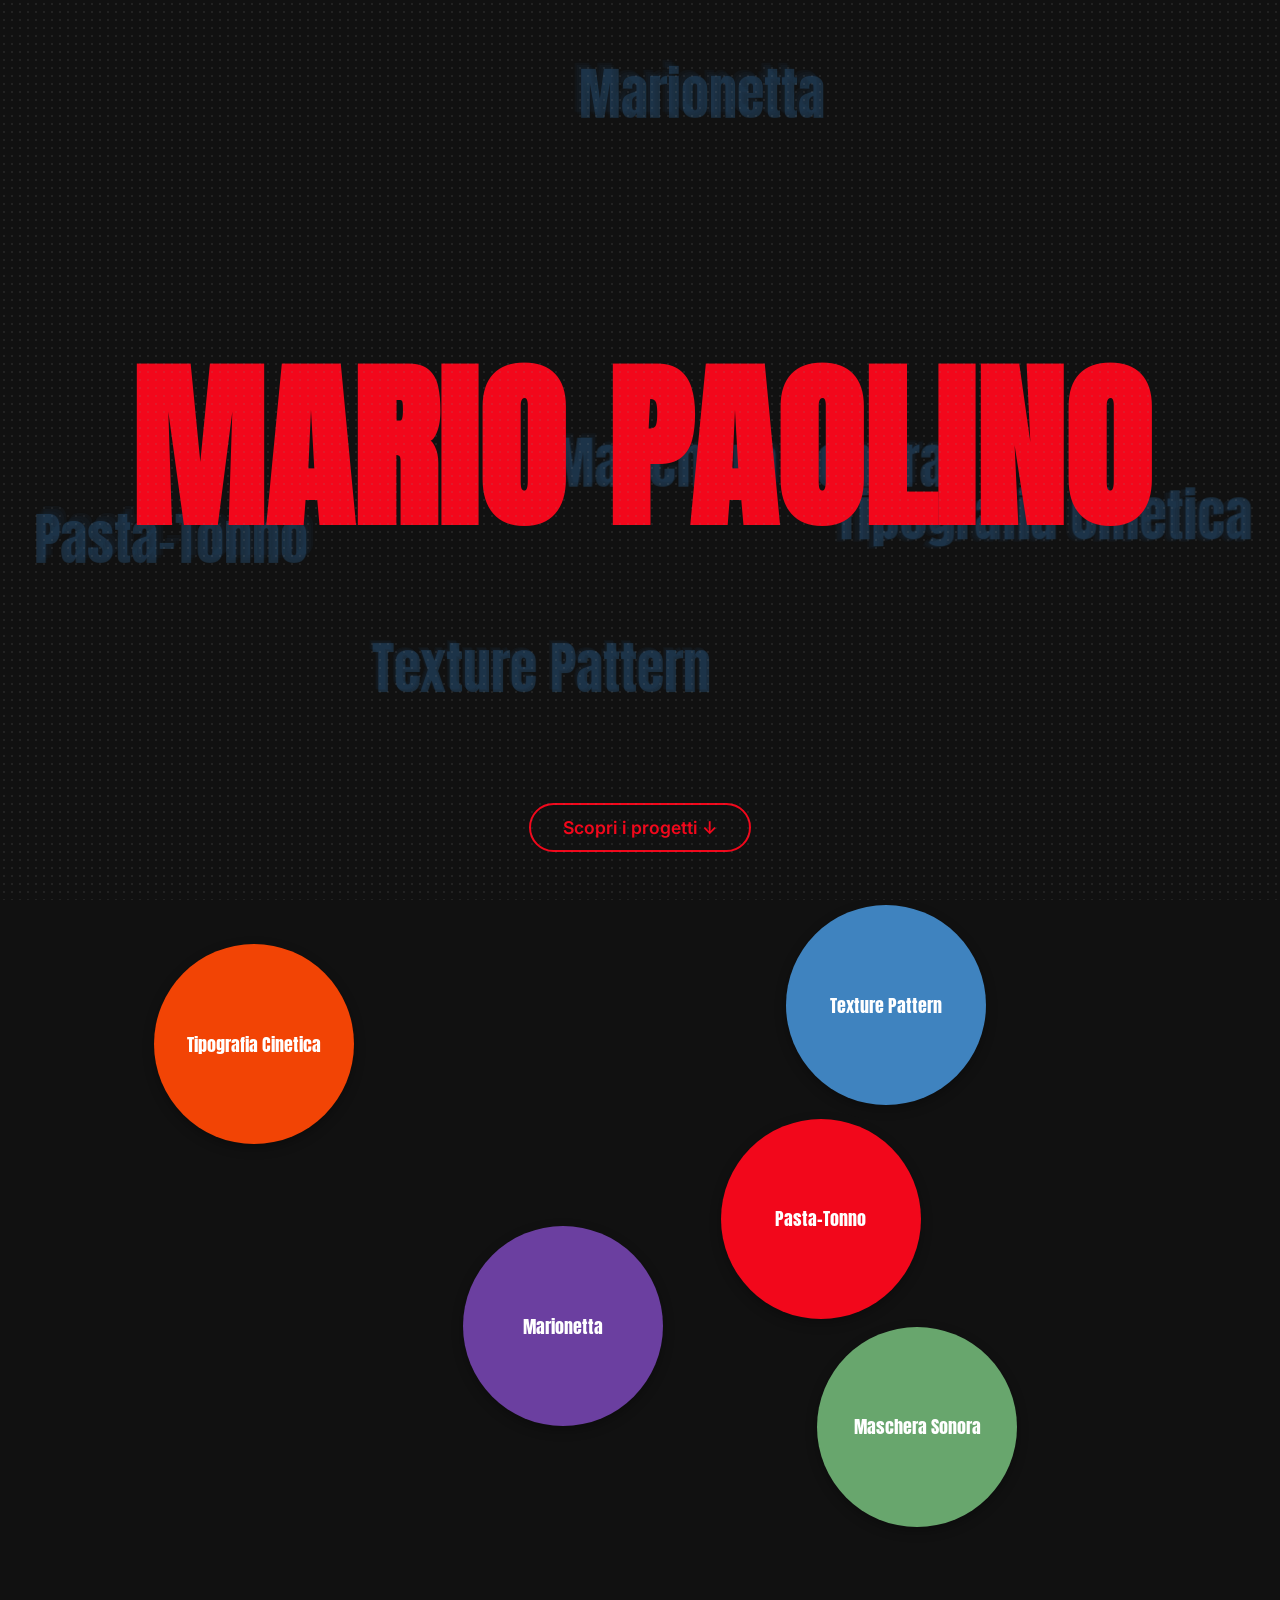
==== index.html @ ad753808 "Initial commit: portfolio hub with floating names, cards, noise/halftone overlay" ====
<!DOCTYPE html>
<html lang="it">
<head>
  <meta charset="UTF-8">
  <meta name="viewport" content="width=device-width, initial-scale=1.0">
  <title>Mario Paolino — Portfolio</title>
  <link rel="preconnect" href="https://fonts.googleapis.com">
  <link rel="preconnect" href="https://fonts.gstatic.com" crossorigin>
  <link href="https://fonts.googleapis.com/css2?family=Anton&family=Inter:wght@400;600&display=swap" rel="stylesheet">
  <link rel="stylesheet" href="css/style.css">
</head>
<body>
  <svg class="noise-filter" aria-hidden="true">
    <filter id="noise">
      <feTurbulence type="fractalNoise" baseFrequency="0.65" numOctaves="3" stitchTiles="stitch"/>
      <feColorMatrix type="saturate" values="0"/>
    </filter>
  </svg>

  <section id="hero">
    <div id="floating-names" aria-hidden="true"></div>
    <h1 id="main-title">MARIO PAOLINO</h1>
    <a href="#projects" class="btn-scroll">Scopri i progetti ↓</a>
  </section>

  <section id="projects">
    <div class="container" id="spheres-grid"></div>
  </section>

  <a href="#hero" class="btn-top">↑</a>

  <footer>
    <div class="container">
    </div>
  </footer>

  <script src="js/script.js"></script>
</body>
</html>
---- css/style.css ----
* {
  margin: 0;
  padding: 0;
  box-sizing: border-box;
}

html {
  scroll-behavior: smooth;
}

body {
  font-family: 'Inter', sans-serif;
  background-color: #111111;
  color: #f5f0eb;
  overflow-x: hidden;
}

/* Noise filter */
.noise-filter {
  position: fixed;
  top: 0;
  left: 0;
  width: 100%;
  height: 100%;
  pointer-events: none;
  z-index: 9999;
  opacity: 0.06;
  mix-blend-mode: overlay;
}

/* Halftone dots */
body::after {
  content: '';
  position: fixed;
  top: 0;
  left: 0;
  width: 100%;
  height: 100%;
  pointer-events: none;
  z-index: 9998;
  background-image: radial-gradient(circle, #888 1px, transparent 1px);
  background-size: 8px 8px;
  opacity: 0.15;
}

/* Hero */
#hero {
  position: relative;
  height: 100vh;
  display: flex;
  flex-direction: column;
  align-items: center;
  justify-content: center;
  overflow: hidden;
}

#floating-names {
  position: absolute;
  inset: 0;
  z-index: 0;
}

.floating-name {
  position: absolute;
  font-family: 'Anton', sans-serif;
  font-size: 3.5rem;
  color: #3F83BF;
  white-space: nowrap;
  user-select: none;
  will-change: transform;
  cursor: grab;
}

.floating-name:active {
  cursor: grabbing;
}

.floating-name.trail {
  pointer-events: none;
}

.floating-name.colliding {
  opacity: 0.3;
}

#main-title {
  position: relative;
  z-index: 1;
  font-family: 'Anton', sans-serif;
  font-size: clamp(4rem, 14vw, 12rem);
  color: #F2071B;
  text-align: center;
  line-height: 1;
}

.btn-scroll {
  position: absolute;
  bottom: 3rem;
  z-index: 1;
  font-family: 'Inter', sans-serif;
  font-size: 1.1rem;
  font-weight: 600;
  color: #F2071B;
  text-decoration: none;
  padding: 0.75rem 2rem;
  border: 2px solid #F2071B;
  border-radius: 999px;
  transition: background 0.2s, color 0.2s;
}

.btn-scroll:hover {
  background: #F2071B;
  color: #F2E0BD;
}

/* Projects */
#projects {
  position: relative;
  min-height: 80vh;
  overflow: hidden;
}

#spheres-grid {
  position: absolute;
  inset: 0;
  overflow: hidden;
}

.card {
  width: 200px;
  height: 200px;
  border-radius: 50%;
  display: flex;
  align-items: center;
  justify-content: center;
  text-align: center;
  cursor: pointer;
  background: var(--card-color);
  box-shadow: 0 4px 12px rgba(0,0,0,0.3);
  font-family: 'Anton', sans-serif;
  font-size: 1.1rem;
  color: #fff;
  padding: 1.5rem;
  transition: transform 0.2s, box-shadow 0.2s;
  position: absolute;
}

.card::before {
  content: '';
  position: absolute;
  top: 50%;
  left: 50%;
  width: 340px;
  height: 340px;
  border-radius: 50%;
  background: var(--card-color);
  opacity: 0;
  transform: translate(-50%, -50%) scale(0.2);
  transition: transform 0.35s cubic-bezier(0.25, 0.46, 0.45, 0.94), opacity 0.35s ease-out;
  z-index: 0;
}

.card:hover::before {
  transform: translate(-50%, -50%) scale(1);
  opacity: 0.5;
}

.card::after {
  content: '';
  position: absolute;
  top: 50%;
  left: 50%;
  width: 360px;
  height: 360px;
  border-radius: 50%;
  border: 2px solid var(--card-color);
  opacity: 0;
  transform: translate(-50%, -50%) scale(0.2);
  transition: transform 0.3s cubic-bezier(0.25, 0.46, 0.45, 0.94) 0.08s, opacity 0.3s ease-out 0.08s;
  z-index: 0;
}

.card:hover::after {
  transform: translate(-50%, -50%) scale(1);
  opacity: 0.5;
}



.card:hover {
  transform: scale(1.08);
  box-shadow: 0 0 30px rgba(255,255,255,0.2), 0 8px 24px rgba(0,0,0,0.5);
}



/* Footer */
footer {
  padding: 2rem 1rem;
  text-align: center;
  background: #1a1a1a;
}

footer a {
  font-family: 'Inter', sans-serif;
  color: #F2E0BD;
  text-decoration: none;
  margin: 0 1rem;
  font-size: 0.95rem;
}

footer a:hover {
  color: #F2071B;
}

/* Back to top */
.btn-top {
  position: fixed;
  bottom: 2rem;
  right: 2rem;
  z-index: 100;
  font-family: 'Anton', sans-serif;
  font-size: 0.9rem;
  color: #F2071B;
  text-decoration: none;
  padding: 0.6rem 1.2rem;
  border: 2px solid #F2071B;
  border-radius: 999px;
  background: transparent;
  transition: background 0.2s, color 0.2s, transform 0.2s;
}

.btn-top:hover {
  background: #F2071B;
  color: #fff;
  transform: scale(1.05);
}

/* Container */
.container {
  max-width: 1200px;
  margin: 0 auto;
}
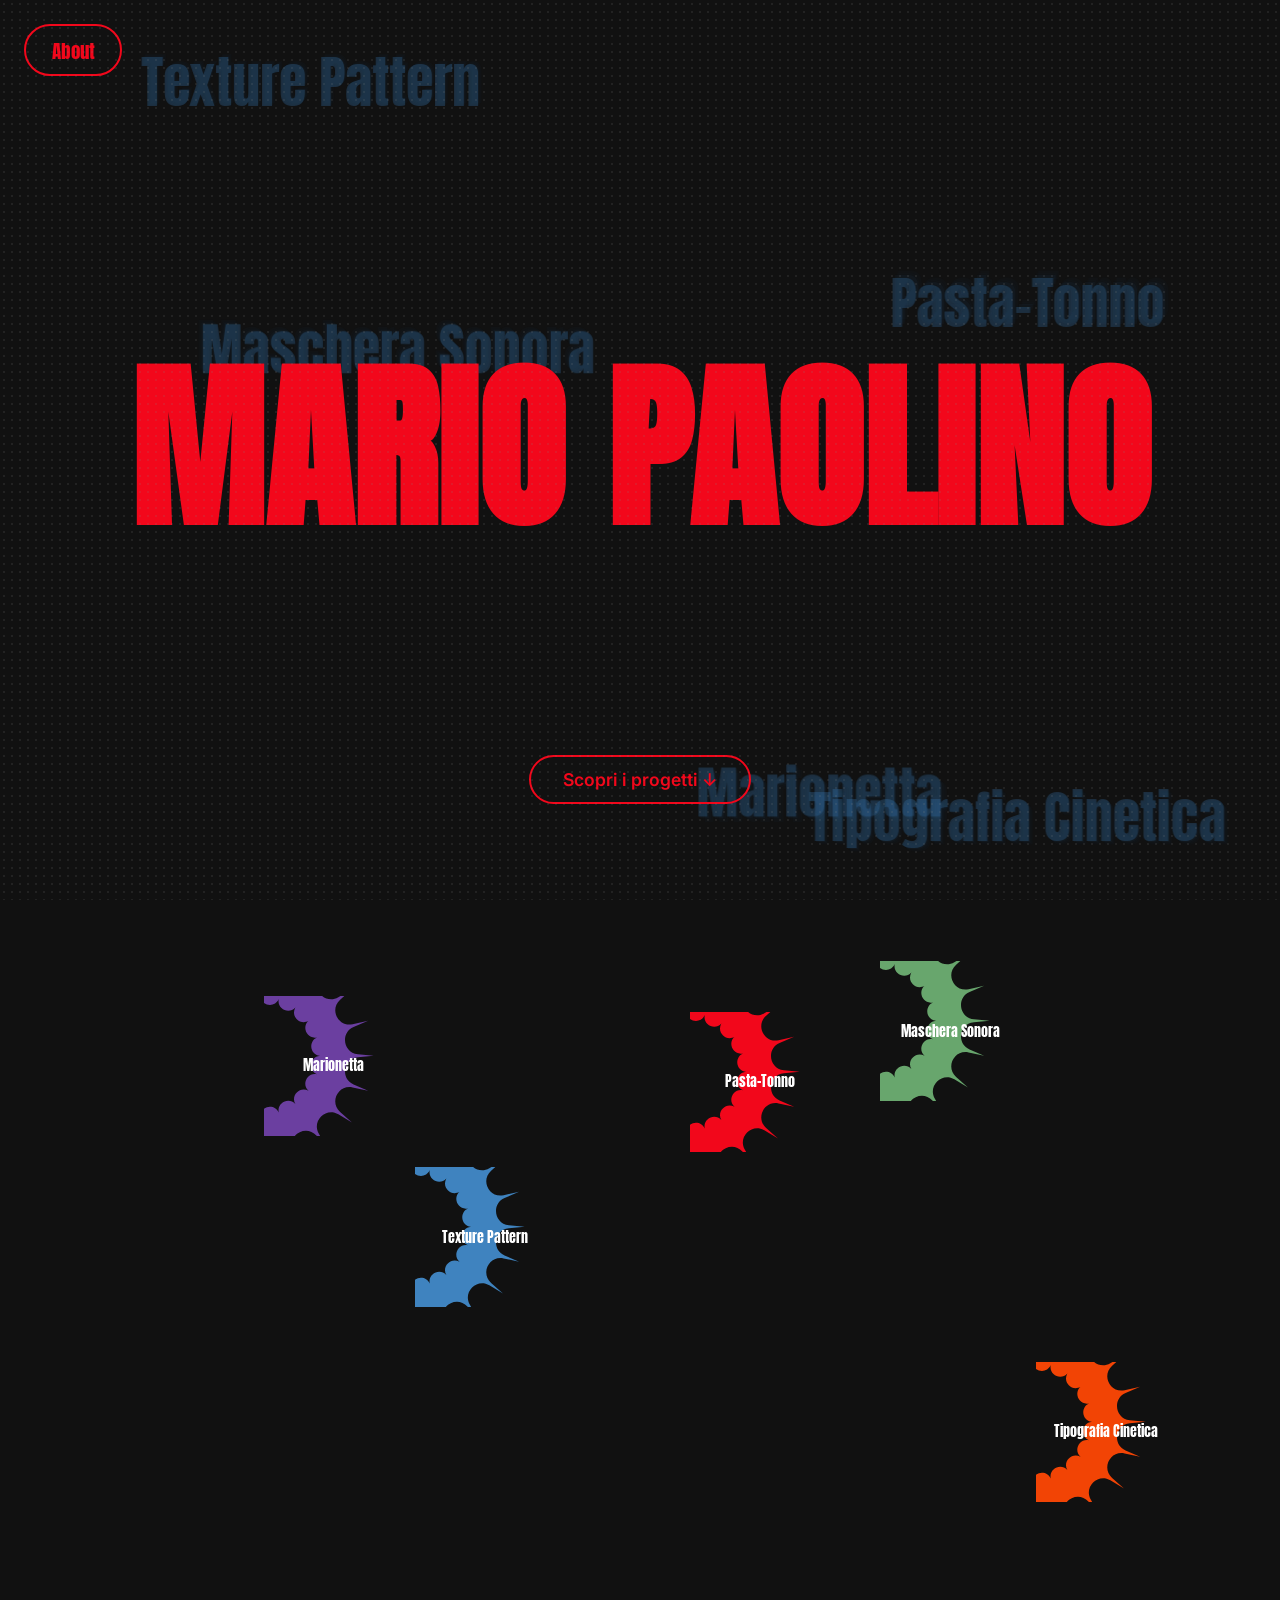
==== commit ad3416d2: "Fix: use correct spiky ball SVG path from file, adjust viewBox and card size" ====
--- a/index.html
+++ b/index.html
@@ -18,7 +18,9 @@
   </svg>
 
   <section id="hero">
-    <div id="floating-names" aria-hidden="true"></div>
+    <div id="floating-names">
+      <a href="about.html" id="about-btn">About</a>
+    </div>
     <h1 id="main-title">MARIO PAOLINO</h1>
     <a href="#projects" class="btn-scroll">Scopri i progetti ↓</a>
   </section>
--- a/css/style.css
+++ b/css/style.css
@@ -60,6 +60,28 @@
   z-index: 0;
 }
 
+#about-btn {
+  position: absolute;
+  top: 1.5rem;
+  left: 1.5rem;
+  z-index: 10;
+  font-family: 'Anton', sans-serif;
+  font-size: 1.2rem;
+  color: #F2071B;
+  background: transparent;
+  border: 2px solid #F2071B;
+  border-radius: 999px;
+  padding: 0.6rem 1.6rem;
+  cursor: pointer;
+  text-decoration: none;
+  transition: background 0.2s, color 0.2s;
+}
+
+#about-btn:hover {
+  background: #F2071B;
+  color: #F2E0BD;
+}
+
 .floating-name {
   position: absolute;
   font-family: 'Anton', sans-serif;
@@ -95,7 +117,7 @@
 
 .btn-scroll {
   position: absolute;
-  bottom: 3rem;
+  bottom: 6rem;
   z-index: 1;
   font-family: 'Inter', sans-serif;
   font-size: 1.1rem;
@@ -127,69 +149,23 @@
 }
 
 .card {
-  width: 200px;
-  height: 200px;
-  border-radius: 50%;
+  width: 140px;
+  height: 140px;
   display: flex;
   align-items: center;
   justify-content: center;
   text-align: center;
   cursor: pointer;
-  background: var(--card-color);
-  box-shadow: 0 4px 12px rgba(0,0,0,0.3);
   font-family: 'Anton', sans-serif;
   font-size: 1.1rem;
   color: #fff;
-  padding: 1.5rem;
-  transition: transform 0.2s, box-shadow 0.2s;
-  position: absolute;
-}
-
-.card::before {
-  content: '';
-  position: absolute;
-  top: 50%;
-  left: 50%;
-  width: 340px;
-  height: 340px;
-  border-radius: 50%;
-  background: var(--card-color);
-  opacity: 0;
-  transform: translate(-50%, -50%) scale(0.2);
-  transition: transform 0.35s cubic-bezier(0.25, 0.46, 0.45, 0.94), opacity 0.35s ease-out;
-  z-index: 0;
-}
-
-.card:hover::before {
-  transform: translate(-50%, -50%) scale(1);
-  opacity: 0.5;
-}
-
-.card::after {
-  content: '';
-  position: absolute;
-  top: 50%;
-  left: 50%;
-  width: 360px;
-  height: 360px;
-  border-radius: 50%;
-  border: 2px solid var(--card-color);
-  opacity: 0;
-  transform: translate(-50%, -50%) scale(0.2);
-  transition: transform 0.3s cubic-bezier(0.25, 0.46, 0.45, 0.94) 0.08s, opacity 0.3s ease-out 0.08s;
-  z-index: 0;
-}
-
-.card:hover::after {
-  transform: translate(-50%, -50%) scale(1);
-  opacity: 0.5;
-}
-
-
+  transition: transform 0.2s, filter 0.2s;
+  position: absolute;
+}
 
 .card:hover {
   transform: scale(1.08);
-  box-shadow: 0 0 30px rgba(255,255,255,0.2), 0 8px 24px rgba(0,0,0,0.5);
+  filter: drop-shadow(0 0 20px rgba(255,255,255,0.15));
 }
 
 
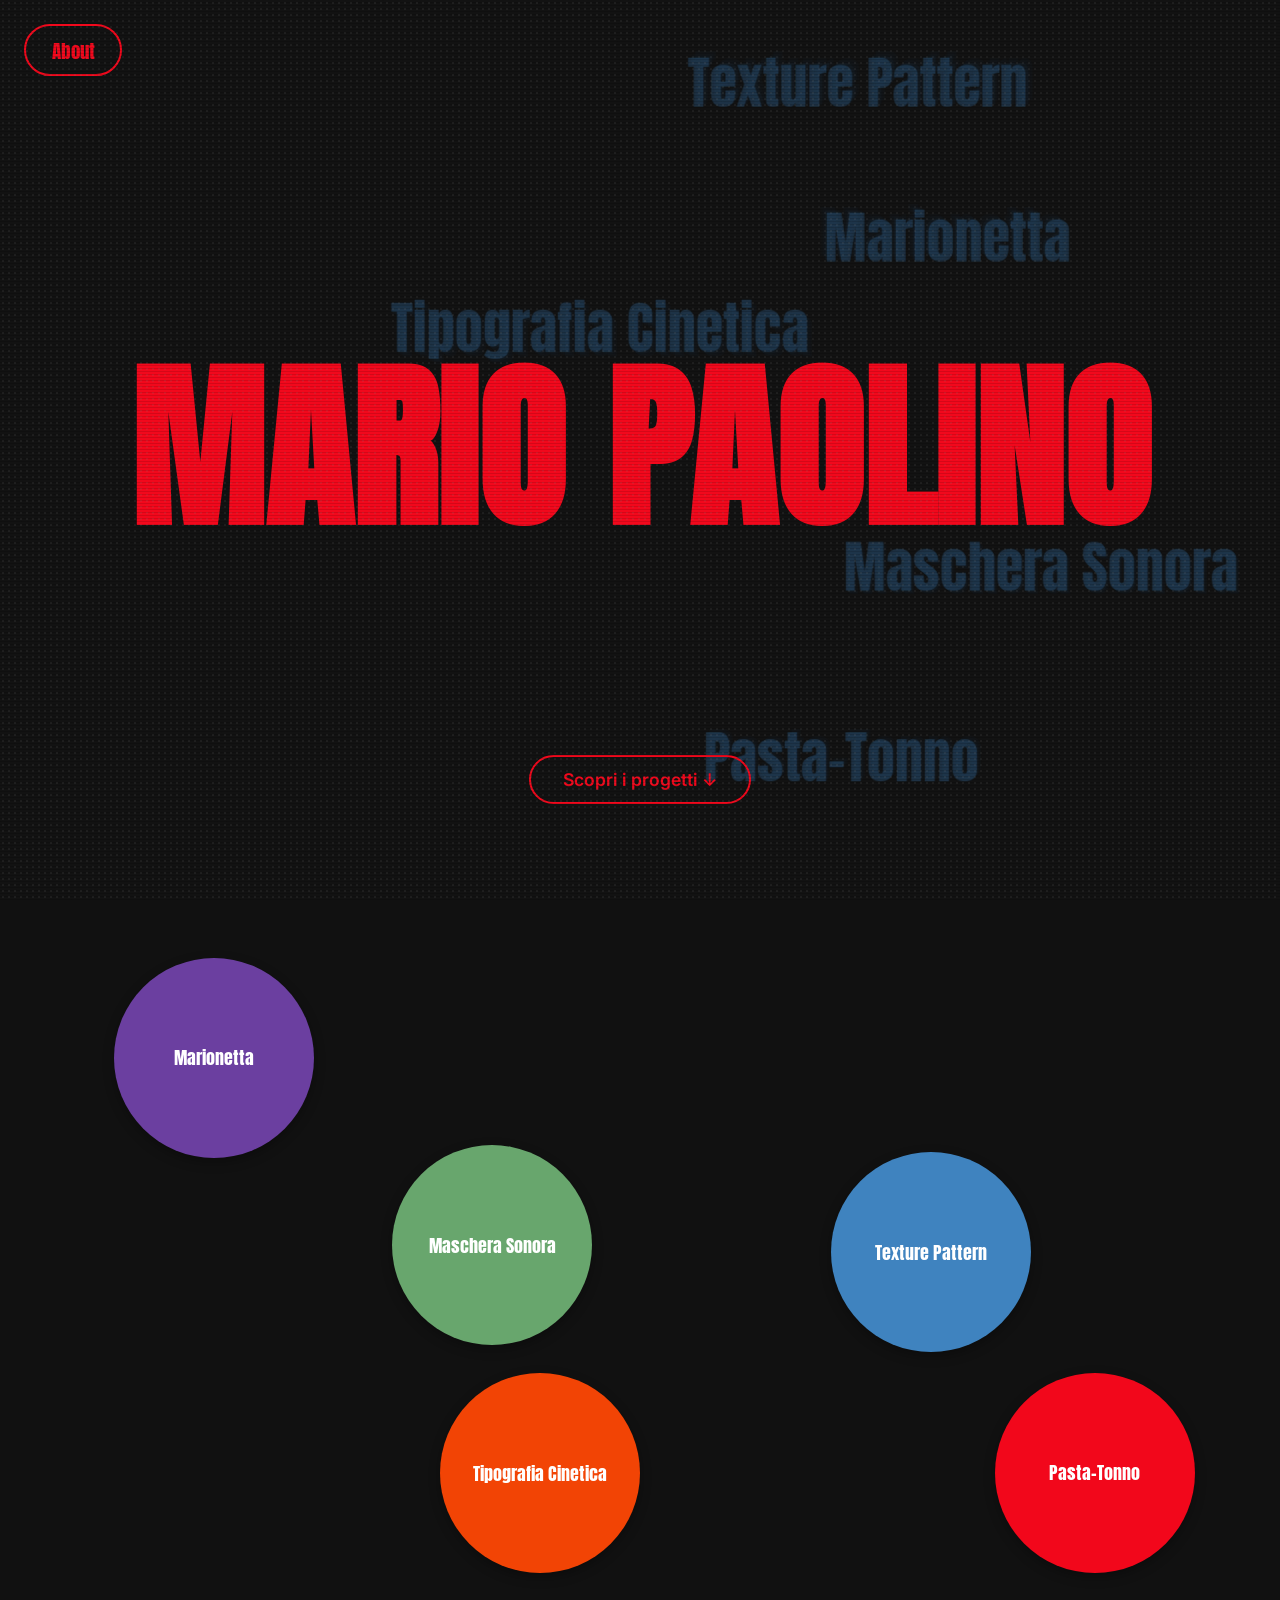
==== commit 6e0344c4: "Increase noise opacity, add bitmap scanline texture to background" ====
--- a/index.html
+++ b/index.html
@@ -15,6 +15,7 @@
       <feTurbulence type="fractalNoise" baseFrequency="0.65" numOctaves="3" stitchTiles="stitch"/>
       <feColorMatrix type="saturate" values="0"/>
     </filter>
+    <rect width="100%" height="100%" filter="url(#noise)" opacity="1"/>
   </svg>
 
   <section id="hero">
--- a/css/style.css
+++ b/css/style.css
@@ -24,7 +24,7 @@
   height: 100%;
   pointer-events: none;
   z-index: 9999;
-  opacity: 0.06;
+  opacity: 0.08;
   mix-blend-mode: overlay;
 }
 
@@ -39,8 +39,27 @@
   pointer-events: none;
   z-index: 9998;
   background-image: radial-gradient(circle, #888 1px, transparent 1px);
-  background-size: 8px 8px;
-  opacity: 0.15;
+  background-size: 6px 6px;
+  opacity: 0.12;
+}
+
+/* Bitmap scanlines */
+body::before {
+  content: '';
+  position: fixed;
+  top: 0;
+  left: 0;
+  width: 100%;
+  height: 100%;
+  pointer-events: none;
+  z-index: 9997;
+  background: repeating-linear-gradient(
+    to bottom,
+    transparent 0px,
+    transparent 2px,
+    rgba(0,0,0,0.12) 2px,
+    rgba(0,0,0,0.12) 3px
+  );
 }
 
 /* Hero */
@@ -105,6 +124,27 @@
   opacity: 0.3;
 }
 
+.floating-name .letter {
+  display: inline-block;
+  transition: transform 0.2s ease, color 0.2s ease;
+  transition-delay: calc(var(--i) * 20ms);
+  cursor: grab;
+}
+
+.floating-name:hover .letter {
+  transform: translateY(-6px) scale(1.12);
+  color: #F2071B;
+  transition-delay: calc(var(--i) * 25ms);
+}
+
+.floating-name .letter:active {
+  transform: translateY(-10px) scale(1.2);
+}
+
+.floating-name.trail .letter {
+  cursor: default;
+}
+
 #main-title {
   position: relative;
   z-index: 1;
@@ -149,23 +189,67 @@
 }
 
 .card {
-  width: 140px;
-  height: 140px;
+  width: 200px;
+  height: 200px;
+  border-radius: 50%;
   display: flex;
   align-items: center;
   justify-content: center;
   text-align: center;
   cursor: pointer;
+  background: var(--card-color);
+  box-shadow: 0 4px 12px rgba(0,0,0,0.3);
   font-family: 'Anton', sans-serif;
   font-size: 1.1rem;
   color: #fff;
-  transition: transform 0.2s, filter 0.2s;
-  position: absolute;
+  padding: 1.5rem;
+  transition: transform 0.2s, box-shadow 0.2s;
+  position: absolute;
+}
+
+.card::before {
+  content: '';
+  position: absolute;
+  top: 50%;
+  left: 50%;
+  width: 340px;
+  height: 340px;
+  border-radius: 50%;
+  background: var(--card-color);
+  opacity: 0;
+  transform: translate(-50%, -50%) scale(0.2);
+  transition: transform 0.35s cubic-bezier(0.25, 0.46, 0.45, 0.94), opacity 0.35s ease-out;
+  z-index: 0;
+}
+
+.card:hover::before {
+  transform: translate(-50%, -50%) scale(1);
+  opacity: 0.5;
+}
+
+.card::after {
+  content: '';
+  position: absolute;
+  top: 50%;
+  left: 50%;
+  width: 360px;
+  height: 360px;
+  border-radius: 50%;
+  border: 2px solid var(--card-color);
+  opacity: 0;
+  transform: translate(-50%, -50%) scale(0.2);
+  transition: transform 0.3s cubic-bezier(0.25, 0.46, 0.45, 0.94) 0.08s, opacity 0.3s ease-out 0.08s;
+  z-index: 0;
+}
+
+.card:hover::after {
+  transform: translate(-50%, -50%) scale(1);
+  opacity: 0.5;
 }
 
 .card:hover {
   transform: scale(1.08);
-  filter: drop-shadow(0 0 20px rgba(255,255,255,0.15));
+  box-shadow: 0 0 30px rgba(255,255,255,0.2), 0 8px 24px rgba(0,0,0,0.5);
 }
 
 
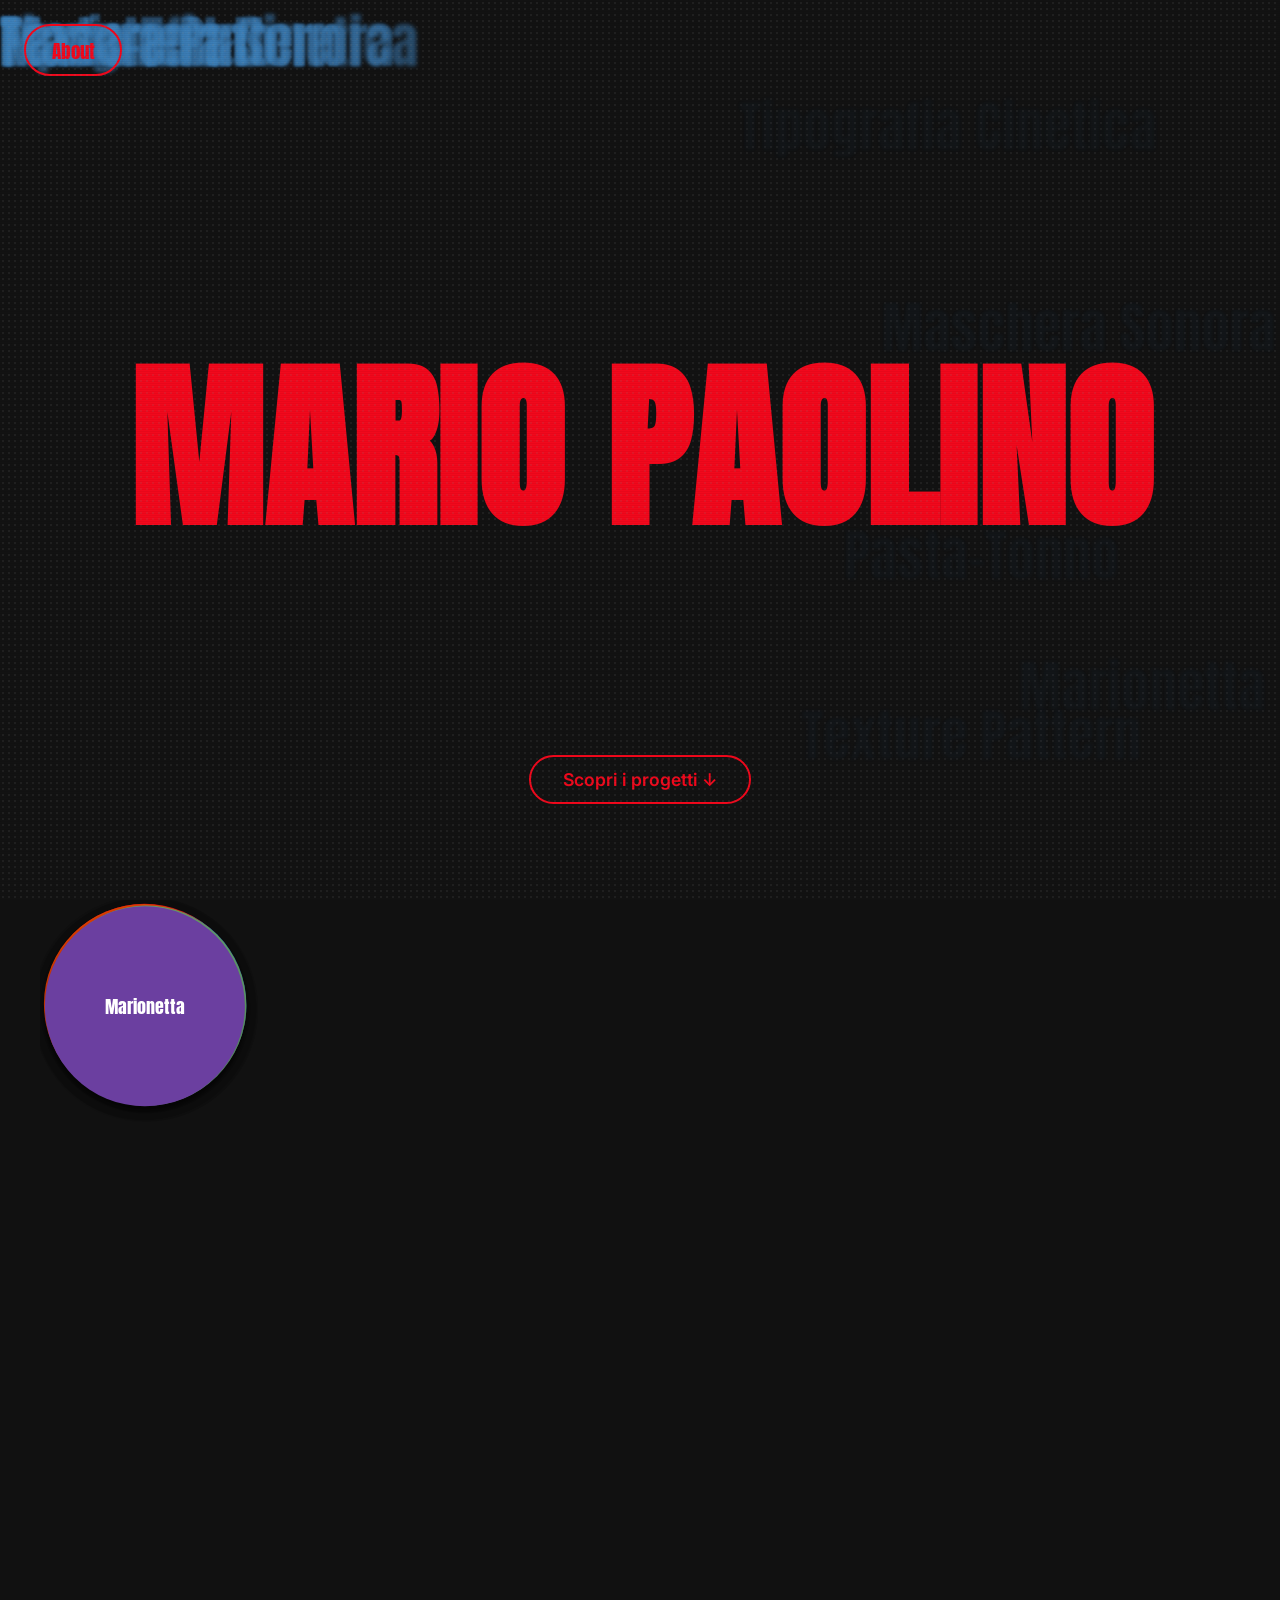
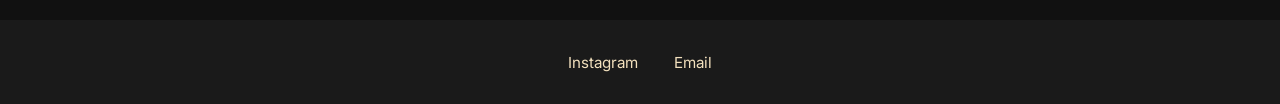
==== commit 39570b92: "Add footer with Instagram and Email links" ====
--- a/index.html
+++ b/index.html
@@ -34,6 +34,8 @@
 
   <footer>
     <div class="container">
+      <a href="https://www.instagram.com/mpaolino_design/" target="_blank">Instagram</a>
+      <a href="mailto:mpaolino.design@gmail.com">Email</a>
     </div>
   </footer>
 
--- a/css/style.css
+++ b/css/style.css
@@ -56,9 +56,9 @@
   background: repeating-linear-gradient(
     to bottom,
     transparent 0px,
-    transparent 2px,
-    rgba(0,0,0,0.12) 2px,
-    rgba(0,0,0,0.12) 3px
+    transparent 1px,
+    rgba(0,0,0,0.04) 1px,
+    rgba(0,0,0,0.04) 2px
   );
 }
 
@@ -153,6 +153,17 @@
   color: #F2071B;
   text-align: center;
   line-height: 1;
+}
+
+#main-title span {
+  display: inline-block;
+  transition: transform 0.2s ease, color 0.2s ease;
+  cursor: default;
+}
+
+#main-title span.deformed {
+  transform: translateY(-6px) scale(1.12) rotate(-3deg);
+  transition-delay: 0ms;
 }
 
 .btn-scroll {
